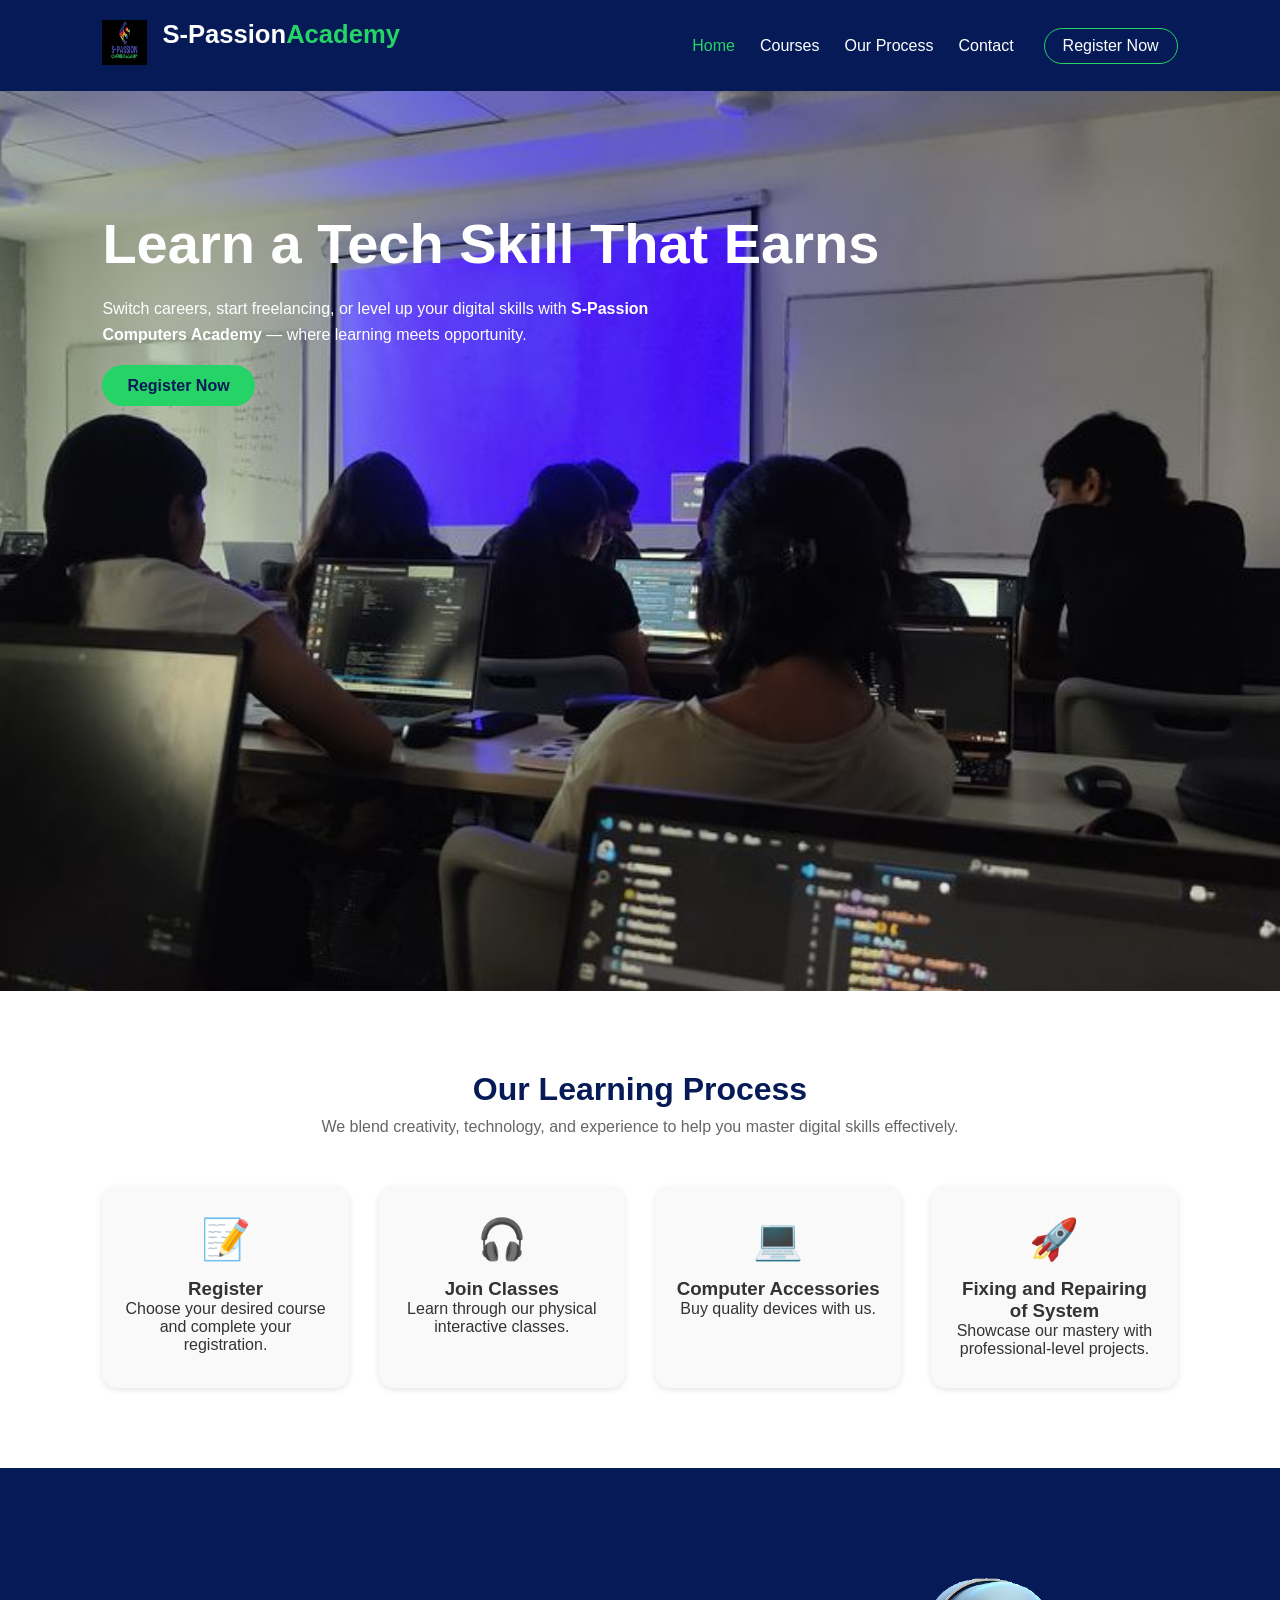
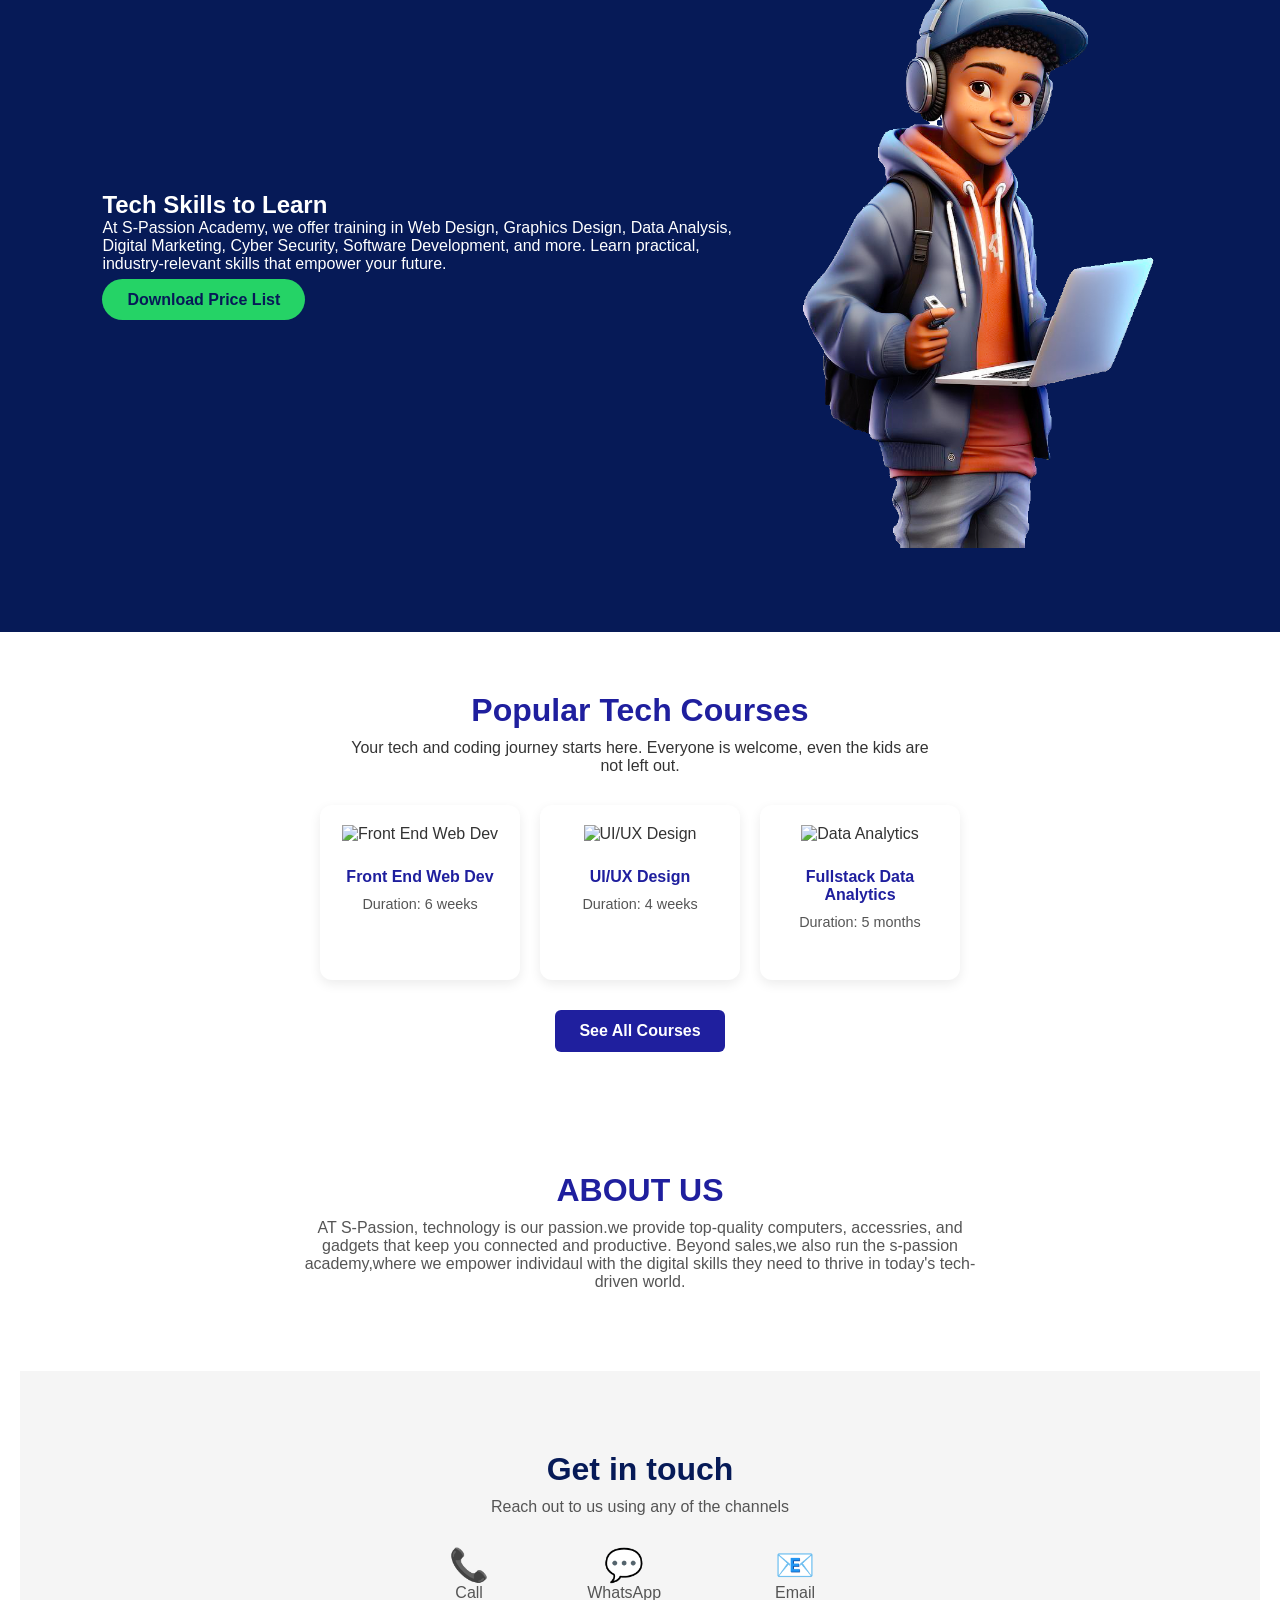
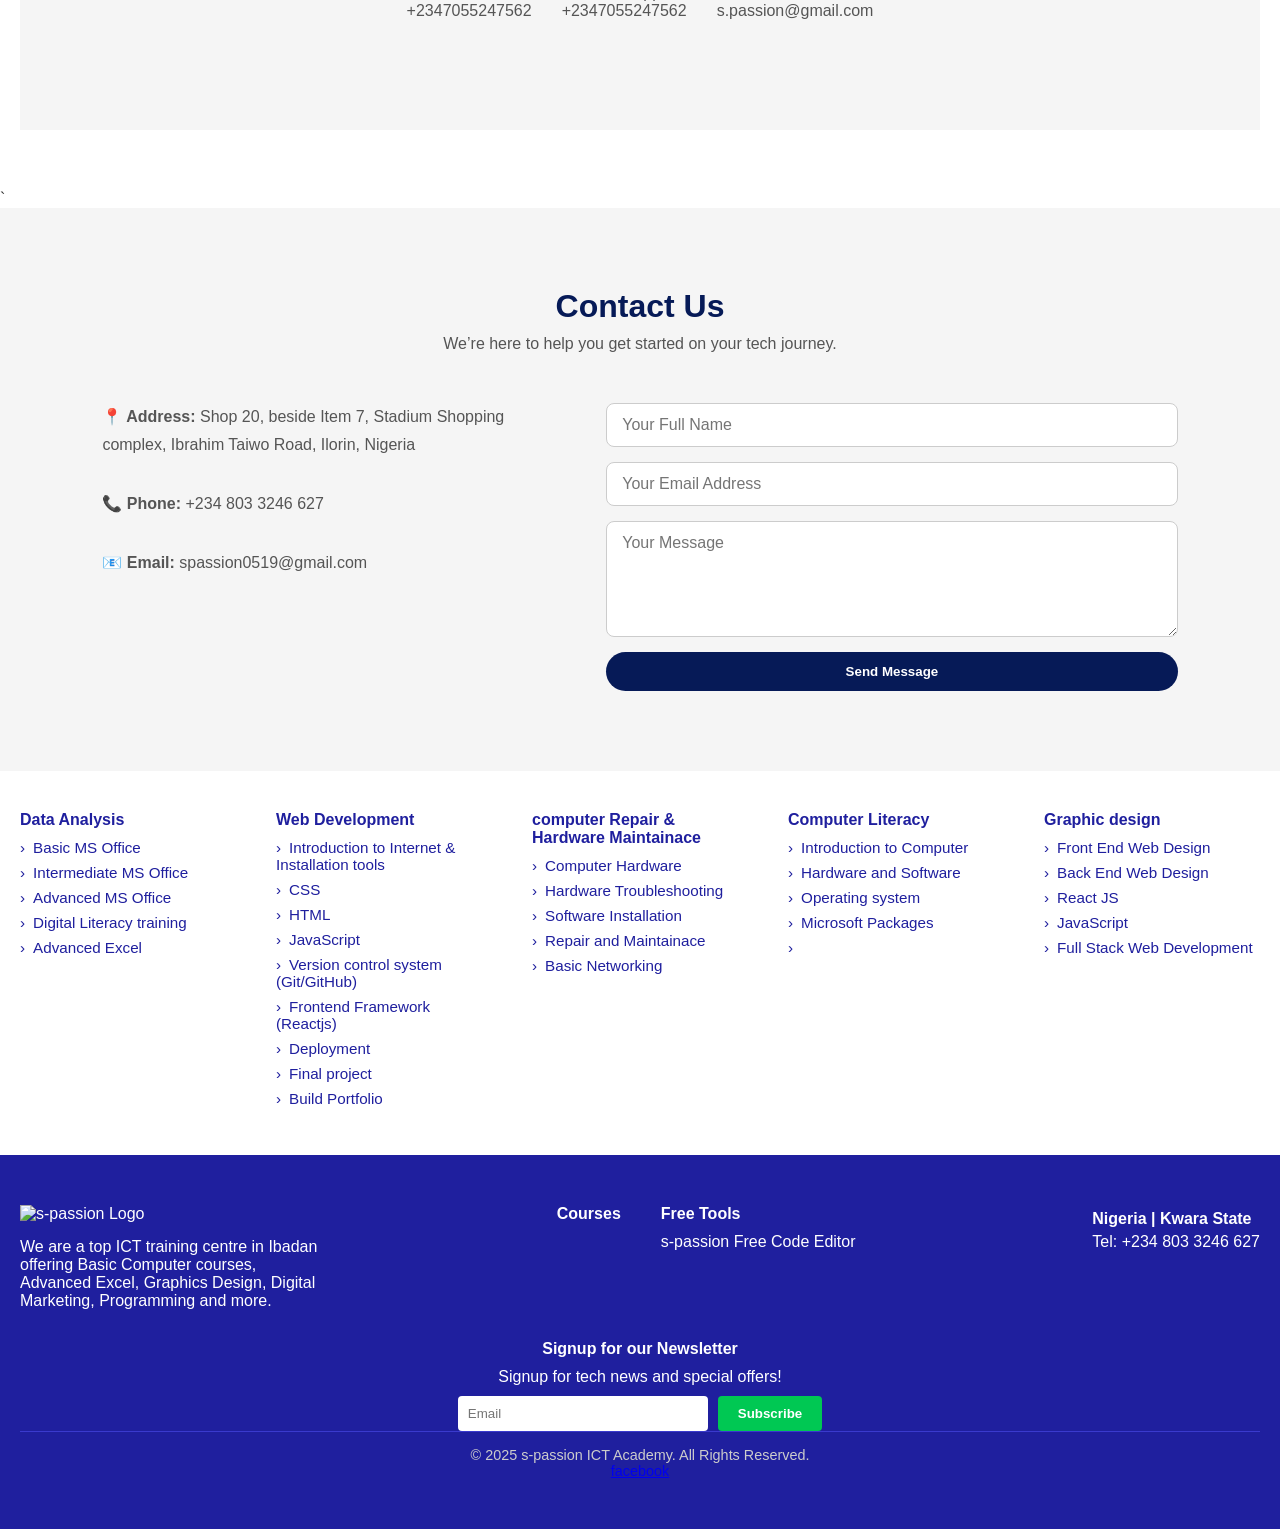
==== index.html @ 2ae838ef "Rename s.passion.html to index.html" ====
<!doctype html>
<html lang="en">
  <head>
    <meta charset="UTF-8" />
    <meta name="viewport" content="width=device-width, initial-scale=1.0" />
    <title>S-Passion Computers Academy</title>
    <link rel="stylesheet" href="s.passion.css" />
  </head>
  <body>
    <!-- NAVBAR -->
    <header class="navbar">
      <div class="logo" style="display: flex">
        <div class="logo-img" style="margin-right: 15px">
          <img
            src="logo.jpg"
            alt="logo img"
            style="width: 45px; height: 45px"
          />
        </div>
        S-Passion<span>Academy</span>
      </div>
      <!-- Hamburger Menu Checkbox -->
      <input type="checkbox" id="menu-toggle" />
      <label for="menu-toggle" class="menu-icon">&#9776;</label>

      <nav class="nav-links">
        <ul>
          <li><a href="#home" class="active">Home</a></li>
          <li><a href="#courses">Courses</a></li>
          <li><a href="#process">Our Process</a></li>
          <li><a href="#contact">Contact</a></li>
        </ul>
        <a href="application.html" class="btn-outline">Register Now</a>
      </nav>
    </header>

    <!-- HERO SECTION -->
    <section id="home" class="hero">
      <div class="hero-text">
        <h1>Learn a Tech Skill That Earns</h1>
        <p>
          Switch careers, start freelancing, or level up your digital skills
          with <strong>S-Passion Computers Academy</strong> — where learning
          meets opportunity.
        </p>
        <a href="application.html" class="btn">Register Now</a>
      </div>
    </section>

    <!-- OUR LEARNING PROCESS -->
    <section id="process" class="process">
      <h2>Our Learning Process</h2>
      <p class="sub">
        We blend creativity, technology, and experience to help you master
        digital skills effectively.
      </p>

      <div class="process-cards">
        <div class="card">
          <a href="application.html">
            <div class="icon">📝</div>
            <h3>Register</h3>
            <p>Choose your desired course and complete your registration.</p>
          </a>
        </div>
        <div class="card">
          <a href="services.html">
            <div class="icon">🎧</div>
            <h3>Join Classes</h3>
            <p>Learn through our physical interactive classes.</p>
          </a>
        </div>
        <div class="card">
          <a href="computer.html">
            <div class="icon">💻</div>
            <h3>Computer Accessories</h3>
            <p>Buy quality devices with us.</p>
          </a>
        </div>
        <div class="card">
          <a href="repair.html">
            <div class="icon">🚀</div>
            <h3>Fixing and Repairing of System</h3>
            <p>Showcase our mastery with professional-level projects.</p>
          </a>
        </div>
      </div>
    </section>

    <!-- COURSES -->
    <form action="products.html">
      <section id="courses" class="skills">
        <div class="skills-content">
          <div class="text">
            <h2>Tech Skills to Learn</h2>
            <p>
              At S-Passion Academy, we offer training in Web Design, Graphics
              Design, Data Analysis, Digital Marketing, Cyber Security, Software
              Development, and more. Learn practical, industry-relevant skills
              that empower your future.
            </p>
            <br />
            <a href="products.html" class="btn">Download Price List</a>
          </div>
          <div class="image">
            <img src="EEEEEEEEEE.png" alt="Tech Illustration" />
          </div>
        </div>
      </section>
    </form>
    <section class="courses">
      <h2>Popular Tech Courses</h2>
      <p>
        Your tech and coding journey starts here. Everyone is welcome, even the
        kids are not left out.
      </p>

      <div class="course-grid">
        <div class="course-card">
          <img src="frontend.png" alt="Front End Web Dev" />
          <h3>Front End Web Dev</h3>
          <p>Duration: 6 weeks</p>
        </div>
        <div class="course-card">
          <img src="uiux.png" alt="UI/UX Design" />
          <h3>UI/UX Design</h3>
          <p>Duration: 4 weeks</p>
        </div>
        <div class="course-card">
          <img src="data.png" alt="Data Analytics" />
          <h3>Fullstack Data Analytics</h3>
          <p>Duration: 5 months</p>
        </div>
        <!-- Repeat for other courses -->
      </div>

      <a href="#" class="btn-view-all">See All Courses</a>
    </section>
    <section class="faq-contact">
      <div class="faq">
        <h2>ABOUT US</h2>

        <div class="faq-grid">
          <p>
            AT S-Passion, technology is our passion.we provide top-quality computers,
            accessries, and gadgets that keep you connected and productive. Beyond sales,we also
            run the s-passion academy,where we empower individaul with the digital skills they need to 
            thrive in today's tech-driven world. 
          </p>
      </div>

      <div class="contact">
        <h2>Get in touch</h2>
        <p>Reach out to us using any of the channels</p>

        <div class="contact-methods">
          <div class="method">
            <a href="tel:+2347055247562" style="text-decoration: none">
              <span>📞</span>
              <p>Call<br />+2347055247562</p>
            </a>
          </div>
          <div class="method">
            <a
              href="https://wa.me/2347055247562"
              target="_blank"
              style="text-decoration: none"
              ><span>💬</span>
              <p>WhatsApp<br />+2347055247562</p></a
            >
          </div>
          <div class="method">
            <a href="mailto: s.passion@gmail.com" style="text-decoration: none">
              <span>📧</span>
              <p>Email<br />s.passion@gmail.com</p></a
            >
          </div>
        </div>
      </div>
    </section>
    `

    <!-- CONTACT -->
    <section id="contact" class="contact">
      <h2>Contact Us</h2>
      <p class="sub">
        We’re here to help you get started on your tech journey.
      </p>

      <div class="contact-container">
        <div class="contact-info">
          <p>
            <strong>📍 Address:</strong> Shop 20, beside Item 7, Stadium
            Shopping complex, Ibrahim Taiwo Road, Ilorin, Nigeria
          </p>
          <p><strong>📞 Phone:</strong> +234 803 3246 627</p>
          <p><strong>📧 Email:</strong> spassion0519@gmail.com</p>
        </div>

        <form class="contact-form">
          <input type="text" placeholder="Your Full Name" required />
          <input type="email" placeholder="Your Email Address" required />
          <textarea rows="5" placeholder="Your Message" required></textarea>
          <button type="submit" class="btn">Send Message</button>
        </form>
      </div>
    </section>
    <section class="course-categories">
      <div class="category">
        <h4>Data Analysis</h4>
        <ul>
          <li>Basic MS Office</li>
          <li>Intermediate MS Office</li>
          <li>Advanced MS Office</li>
          <li>Digital Literacy training</li>
          <li>Advanced Excel</li>
        </ul>
      </div>
      <div class="category">
        <h4>Web Development</h4>
        <ul>
          <li>Introduction to Internet & Installation tools</li>
          <li>CSS</li>
          <li>HTML</li>
          <li>JavaScript</li>
          <li>Version control system (Git/GitHub)</li>
          <li>Frontend Framework (Reactjs)</li>
          <li>Deployment</li>
          <li>Final project</li>
          <li>Build Portfolio</li>
        </ul>
      </div>
      <div class="category">
        <h4>computer Repair & Hardware Maintainace</h4>
        <ul>
          <li>Computer Hardware</li>
          <li>Hardware Troubleshooting</li>
          <li>Software Installation</li>
          <li>Repair and Maintainace</li>
          <li>Basic Networking</li>
        </ul>
      </div>
      <div class="category">
        <h4>Computer Literacy</h4>
        <ul>
          <li>Introduction to Computer</li>
          <li>Hardware and Software</li>
          <li>Operating system</li>
          <li>Microsoft Packages</li>
          <li></li>
        </ul>
      </div>
      <div class="category">
        <h4>Graphic design</h4>
        <ul>
          <li>Front End Web Design</li>
          <li>Back End Web Design</li>
          <li>React JS</li>
          <li>JavaScript</li>
          <li>Full Stack Web Development</li>
        </ul>
      </div>
      <!-- Add more categories like above -->
    </section>

    <!-- FOOTER -->
    <footer class="site-footer">
      <div class="footer-top">
        <div class="footer-brand">
          <img src="logo.png" alt="s-passion Logo" class="footer-logo" />
          <p>
            We are a top ICT training centre in Ibadan offering Basic Computer
            courses, Advanced Excel, Graphics Design, Digital Marketing,
            Programming and more.
          </p>
        </div>

        <div class="footer-links">
          <div>
            <h4>Courses</h4>
            <!-- Add course links here -->
          </div>
          <div>
            <h4>Free Tools</h4>
            <p>s-passion Free Code Editor</p>
          </div>
        </div>

        <div class="footer-contact">
          <p><strong>Nigeria | Kwara State</strong></p>
          <p>Tel: +234 803 3246 627</p>
        </div>
      </div>

      <div class="newsletter">
        <p><strong>Signup for our Newsletter</strong></p>
        <p>Signup for tech news and special offers!</p>
        <form>
          <input type="email" placeholder="Email" required />
          <button type="submit">Subscribe</button>
        </form>
      </div>

      <div class="footer-bottom">
        <p>© 2025 s-passion ICT Academy. All Rights Reserved.</p>
        <a href="https://facebook.com//s.passion" target="-blank">facebook</a>
      </div>
    </footer>
  </body>
</html>
---- s.passion.css ----
* {
  margin: 0;
  padding: 0;
  box-sizing: border-box;
  scroll-behavior: smooth;
  font-family: "Poppins", sans-serif;
}

body {
  color: #333;
}

/* NAVBAR */
.navbar {
  background: #061a57;
  color: #fff;
  display: flex;
  justify-content: space-between;
  align-items: center;
  padding: 20px 8%;
  position: sticky;
  top: 0;
  z-index: 1000;
}

.logo {
  font-size: 1.6em;
  font-weight: 600;
}

.logo span {
  color: #25d366;
}

/* MENU ICON */
.menu-icon {
  display: none;
  font-size: 1.8em;
  cursor: pointer;
}

#menu-toggle {
  display: none;
}

/* NAV LINKS */
.nav-links {
  display: flex;
  align-items: center;
  gap: 30px;
}

.nav-links ul {
  display: flex;
  list-style: none;
  gap: 25px;
}

.nav-links a {
  color: #fff;
  text-decoration: none;
  font-weight: 500;
  transition: 0.3s;
}

.nav-links a:hover,
.nav-links a.active {
  color: #25d366;
}

.btn-outline {
  border: 1.5px solid #25d366;
  padding: 8px 18px;
  border-radius: 25px;
  color: #25d366;
  text-decoration: none;
  transition: 0.3s;
}

.btn-outline:hover {
  background: #25d366;
  color: #061a57;
}

/* HERO SECTION */
.hero {
  background: url("heroimg.jpg");
  background-size: cover;
  background-position: center;

  height: 100vh;
  width: 100%;
  background-repeat: no-repeat;
  color: #fff;
  padding: 120px 8%;
  text-align: left;
}

.hero h1 {
  font-size: 3.5em;
  margin-bottom: 20px;
}

.hero p {
  max-width: 600px;
  line-height: 1.6;
  margin-bottom: 30px;
}

.btn {
  background: #25d366;
  color: #061a57;
  padding: 12px 25px;
  border-radius: 25px;
  text-decoration: none;
  font-weight: 600;
  transition: 0.3s;
}
.btn2 {
  background: transparent;
  color: #fff;
  border: 1.5px solid rgba(255, 255, 255, 0.25);
  padding: 12px 25px;
  border-radius: 25px;
  text-decoration: none;
  font-weight: 600;
  display: inline-block;
  cursor: pointer;
  transition:
    background 0.25s ease,
    transform 0.15s ease,
    box-shadow 0.25s ease;
}

.btn2:hover {
  background: rgba(255, 255, 255, 0.12);
  transform: translateY(-3px);
  box-shadow: 0 8px 20px rgba(2, 6, 23, 0.25);
}

.btn2:focus {
  outline: none;
  box-shadow: 0 0 0 4px rgba(37, 211, 102, 0.12);
}
.btn:hover {
  background: #1fb05a;
}

/* PROCESS SECTION */
.process {
  text-align: center;
  padding: 80px 8%;
}

.process h2 {
  color: #061a57;
  font-size: 2em;
  margin-bottom: 10px;
}

.process .sub {
  color: #666;
  margin-bottom: 50px;
}

.process-cards {
  display: grid;
  grid-template-columns: repeat(auto-fit, minmax(220px, 1fr));
  gap: 30px;
}

.card {
  background: #f9f9f9;
  border-radius: 15px;
  padding: 30px 20px;
  box-shadow: 0 2px 6px rgba(0, 0, 0, 0.1);
  transition: 0.3s;
}

.card:hover {
  transform: translateY(-8px);
}

.card a {
  text-decoration: none;
  color: inherit;
  display: block;
  height: 100%;
}

.icon {
  font-size: 2.5em;
  margin-bottom: 15px;
}

/* SKILLS SECTION */
.skills {
  background: #061a57;
  color: #fff;
  padding: 80px 8%;
}

.skills-content {
  display: flex;
  flex-wrap: wrap;
  align-items: center;
  justify-content: space-between;
  gap: 40px;
}

.skills-content .text {
  flex: 1 1 45%;
}

.skills-content img {
  width: 100%;
  max-width: 400px;
}

/* CONTACT SECTION */
.contact {
  background: #f5f5f5;
  padding: 80px 8%;
  text-align: center;
}

.contact h2 {
  color: #061a57;
  margin-bottom: 15px;
}

.contact .sub {
  color: #555;
  margin-bottom: 50px;
}

.contact-container {
  display: flex;
  flex-wrap: wrap;
  gap: 40px;
  justify-content: space-between;
}

.contact-info {
  flex: 1 1 40%;
  text-align: left;
  line-height: 1.8;
}

.contact-form {
  flex: 1 1 50%;
  display: flex;
  flex-direction: column;
  gap: 15px;
}

.contact-form input,
.contact-form textarea {
  padding: 12px 15px;
  border: 1px solid #ccc;
  border-radius: 8px;
  font-size: 1em;
}

.contact-form button {
  background: #061a57;
  color: #fff;
  border: none;
  padding: 12px 25px;
  border-radius: 25px;
  cursor: pointer;
  transition: 0.3s;
}

.contact-form button:hover {
  background: #09207a;
}

/* FOOTER */
.footer {
  background: #061a57;
  color: #fff;
  text-align: center;
  padding: 25px;
  font-size: 0.9em;
}

/* RESPONSIVE NAV */
@media (max-width: 850px) {
  .menu-icon {
    display: block;
  }

  .nav-links {
    position: absolute;
    top: 70px;
    left: 0;
    right: 0;
    background: #061a57;
    flex-direction: column;
    text-align: center;
    display: none;
    padding: 20px 0;
  }

  .nav-links ul {
    flex-direction: column;
    gap: 20px;
  }

  #menu-toggle:checked + .menu-icon + .nav-links {
    display: flex;
  }
}
.courses {
  text-align: center;
  padding: 60px 20px;
  background: #fff;
}

.courses h2 {
  color: #1f1f9e;
  font-size: 2rem;
  margin-bottom: 10px;
}

.courses p {
  color: #333;
  max-width: 600px;
  margin: 0 auto 30px;
}

.course-grid {
  display: flex;
  flex-wrap: wrap;
  justify-content: center;
  gap: 20px;
}

.course-card {
  background: #fff;
  border-radius: 12px;
  box-shadow: 0 4px 12px rgba(0, 0, 0, 0.08);
  padding: 20px;
  width: 200px;
  text-align: center;
  transition: transform 0.3s ease;
}

.course-card:hover {
  transform: translateY(-5px);
}

.course-card img {
  width: 60px;
  margin-bottom: 15px;
}

.course-card h3 {
  font-size: 1rem;
  margin: 10px 0;
  color: #1f1f9e;
}

.course-card p {
  font-size: 0.9rem;
  color: #555;
}

.btn-view-all {
  margin-top: 30px;
  display: inline-block;
  background: #1f1f9e;
  color: white;
  padding: 12px 24px;
  border-radius: 6px;
  text-decoration: none;
  font-weight: bold;
}
.faq-contact {
  padding: 60px 20px;
  background: #ffffff;
  color: #1f1f9e;
  text-align: center;
}

.faq h2,
.contact h2 {
  font-size: 2rem;
  margin-bottom: 10px;
}

.faq p,
.contact p {
  color: #555;
  max-width: 700px;
  margin: 0 auto 30px;
}

.faq-grid {
  display: grid;
  grid-template-columns: repeat(auto-fit, minmax(250px, 1fr));
  gap: 15px;
  max-width: 900px;
  margin: 0 auto 50px;
}

.faq-item {
  background: #f0f0ff;
  border: none;
  border-radius: 8px;
  padding: 15px 20px;
  text-align: left;
  font-size: 1rem;
  color: #1f1f9e;
  cursor: pointer;
  transition: background 0.3s ease;
}

.faq-item:hover {
  background: #e0e0ff;
}

.contact-methods {
  display: flex;
  justify-content: center;
  gap: 30px;
  flex-wrap: wrap;
  margin-top: 30px;
}

.method {
  display: flex;
  flex-direction: column;
  align-items: center;
  color: #333;
}

.method span {
  font-size: 2rem;
  margin-bottom: 10px;
}
.site-footer {
  background: #1f1f9e;
  color: #fff;
  padding: 50px 20px;
  font-family: Arial, sans-serif;
}

.footer-top {
  display: flex;
  flex-wrap: wrap;
  justify-content: space-between;
  gap: 40px;
  margin-bottom: 30px;
}

.footer-brand {
  max-width: 300px;
}

.footer-logo {
  width: 100px;
  margin-bottom: 15px;
}

.footer-links {
  display: flex;
  flex-wrap: wrap;
  gap: 40px;
}

.footer-links h4 {
  margin-bottom: 10px;
  font-size: 1rem;
}

.footer-links ul {
  list-style: none;
  padding: 0;
  margin: 0;
}

.footer-links li {
  margin-bottom: 8px;
  font-size: 0.9rem;
}

.footer-contact {
  max-width: 200px;
}

.footer-contact p {
  margin: 5px 0;
}

.newsletter {
  text-align: center;
  margin-top: 30px;
}

.newsletter p {
  margin-bottom: 10px;
  font-size: 1rem;
}

.newsletter form {
  display: flex;
  justify-content: center;
  flex-wrap: wrap;
  gap: 10px;
}

.newsletter input[type="email"] {
  padding: 10px;
  border: none;
  border-radius: 4px;
  width: 250px;
}

.newsletter button {
  padding: 10px 20px;
  background: #00c853;
  color: white;
  border: none;
  border-radius: 4px;
  font-weight: bold;
  cursor: pointer;
}

.newsletter button:hover {
  background: #00a94f;
}

.footer-bottom {
  text-align: center;
  border-top: 1px solid #3a3acd;
  padding-top: 15px;
  font-size: 0.9rem;
  color: #ccc;
}

.course-categories {
  display: grid;
  grid-template-columns: repeat(auto-fit, minmax(200px, 1fr));
  gap: 40px;
  padding: 40px 20px;
  background: #fff;
  color: #1f1f9e;
  font-family: Arial, sans-serif;
}

.category h4 {
  font-size: 1rem;
  margin-bottom: 10px;
  font-weight: bold;
}

.category ul {
  list-style: none;
  padding: 0;
  margin: 0;
}

.category li::before {
  content: "›";
  margin-right: 8px;
  color: #1f1f9e;
}

.category li {
  margin-bottom: 8px;
  font-size: 0.95rem;
}
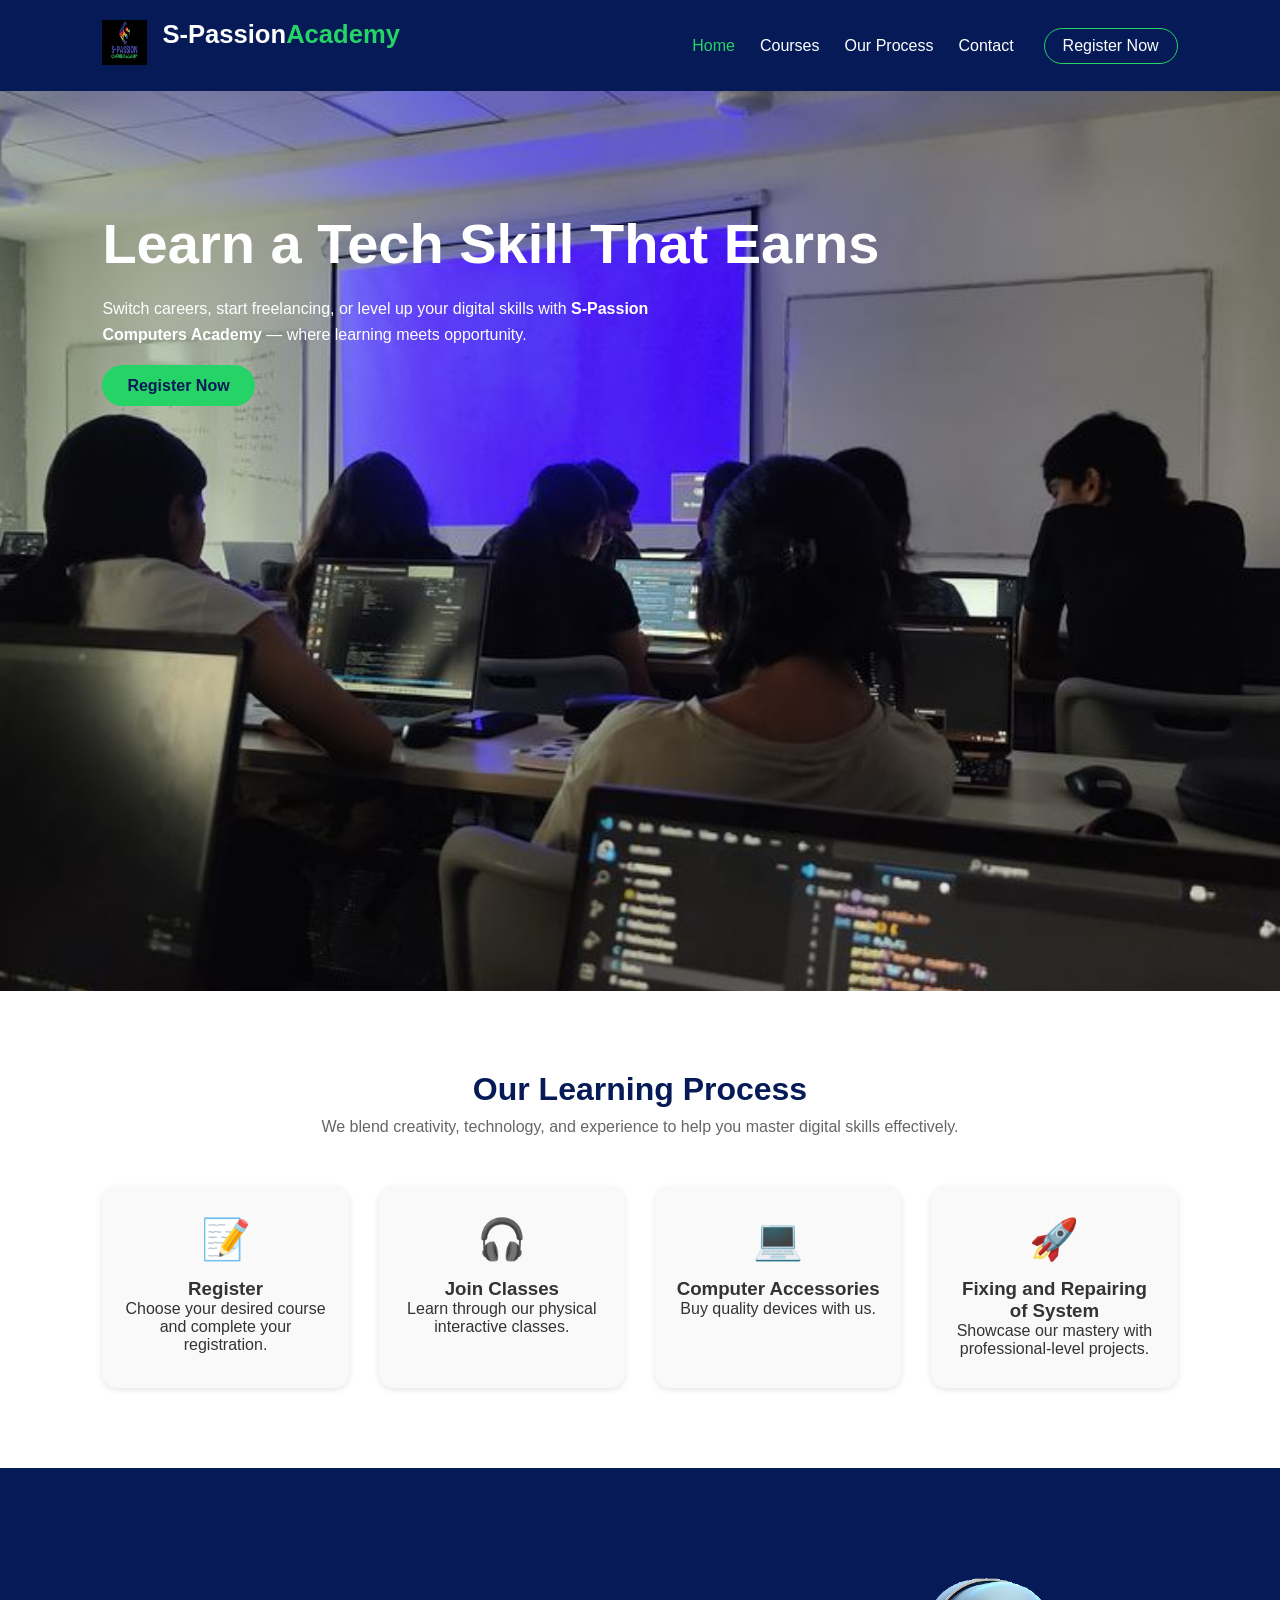
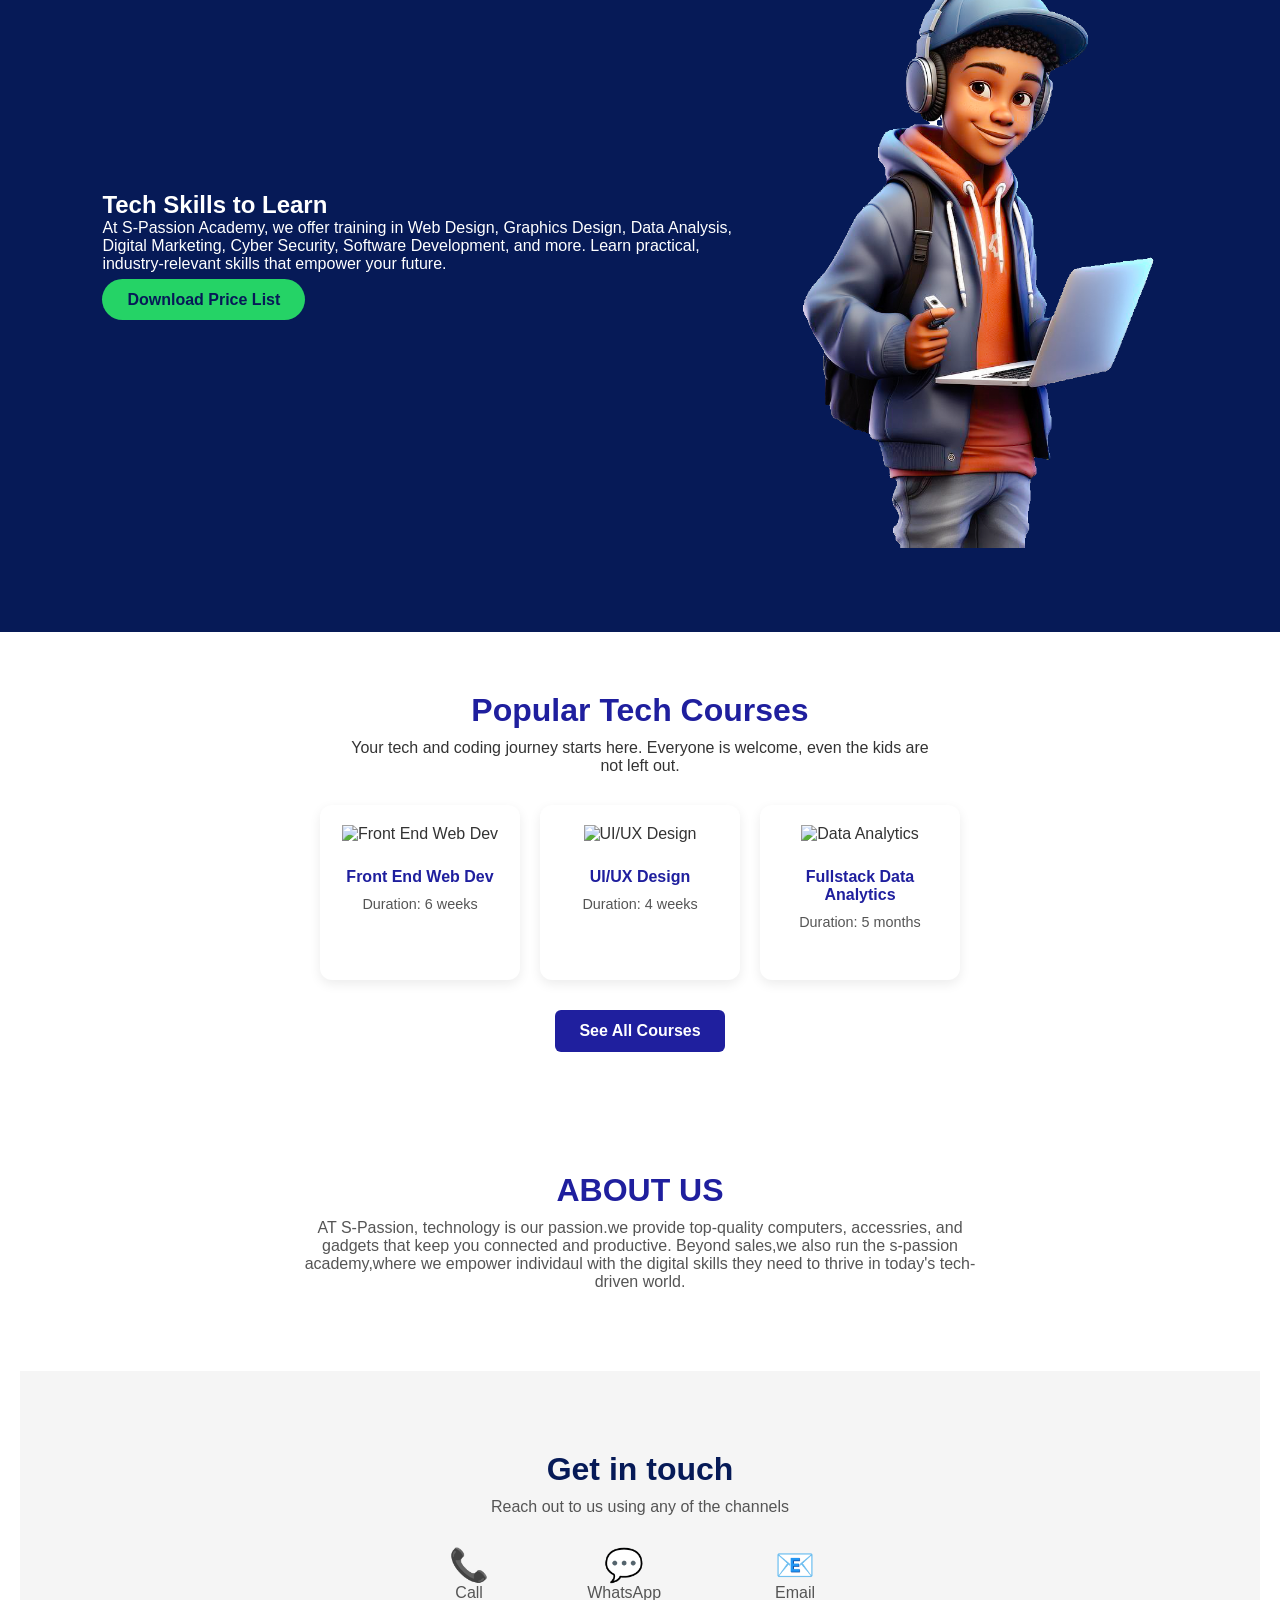
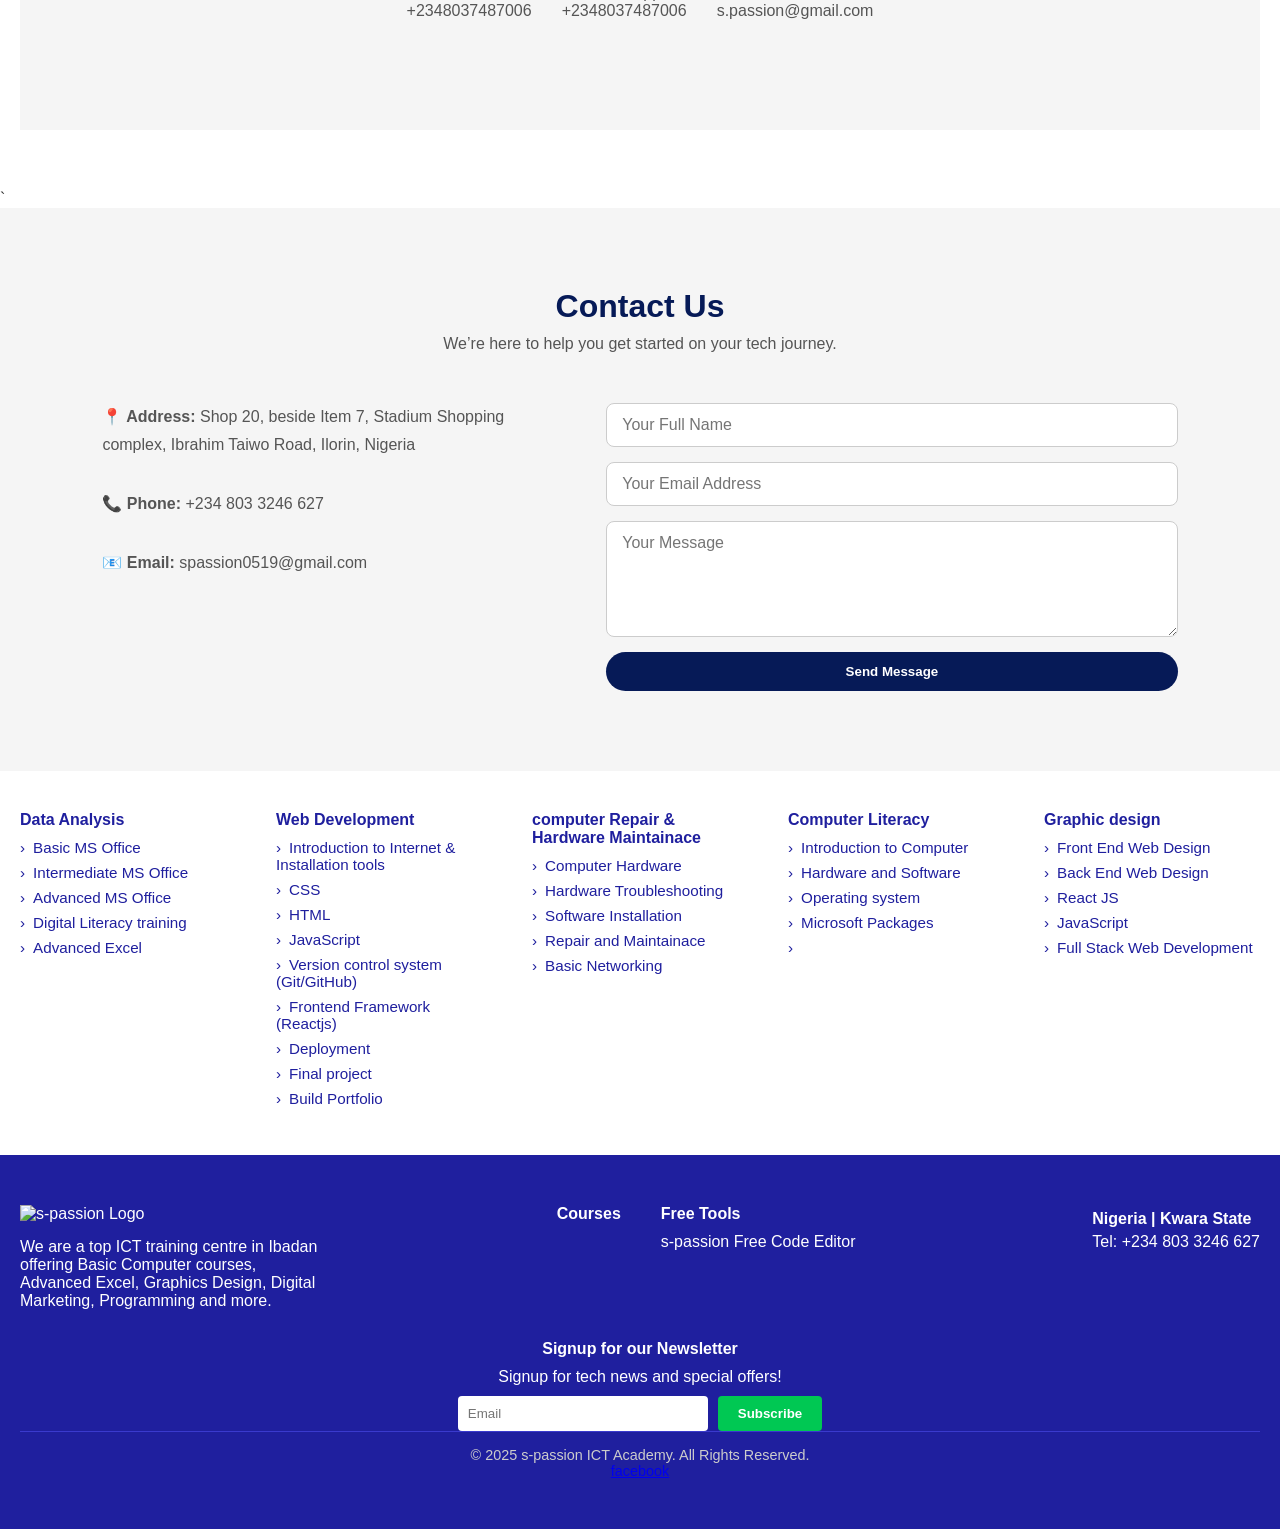
==== commit 0743bc6d: "Fix HTML structure and formatting issues" ====
--- a/index.html
+++ b/index.html
@@ -155,18 +155,18 @@
 
         <div class="contact-methods">
           <div class="method">
-            <a href="tel:+2347055247562" style="text-decoration: none">
+            <a href="tel:+234"803 748 7006 style="text-decoration: none">
               <span>📞</span>
-              <p>Call<br />+2347055247562</p>
+              <p>Call<br />+2348037487006</p>
             </a>
           </div>
           <div class="method">
             <a
-              href="https://wa.me/2347055247562"
+              href="https://wa.me/234"803 748 7006
               target="_blank"
               style="text-decoration: none"
               ><span>💬</span>
-              <p>WhatsApp<br />+2347055247562</p></a
+              <p>WhatsApp<br />+2348037487006</p></a
             >
           </div>
           <div class="method">
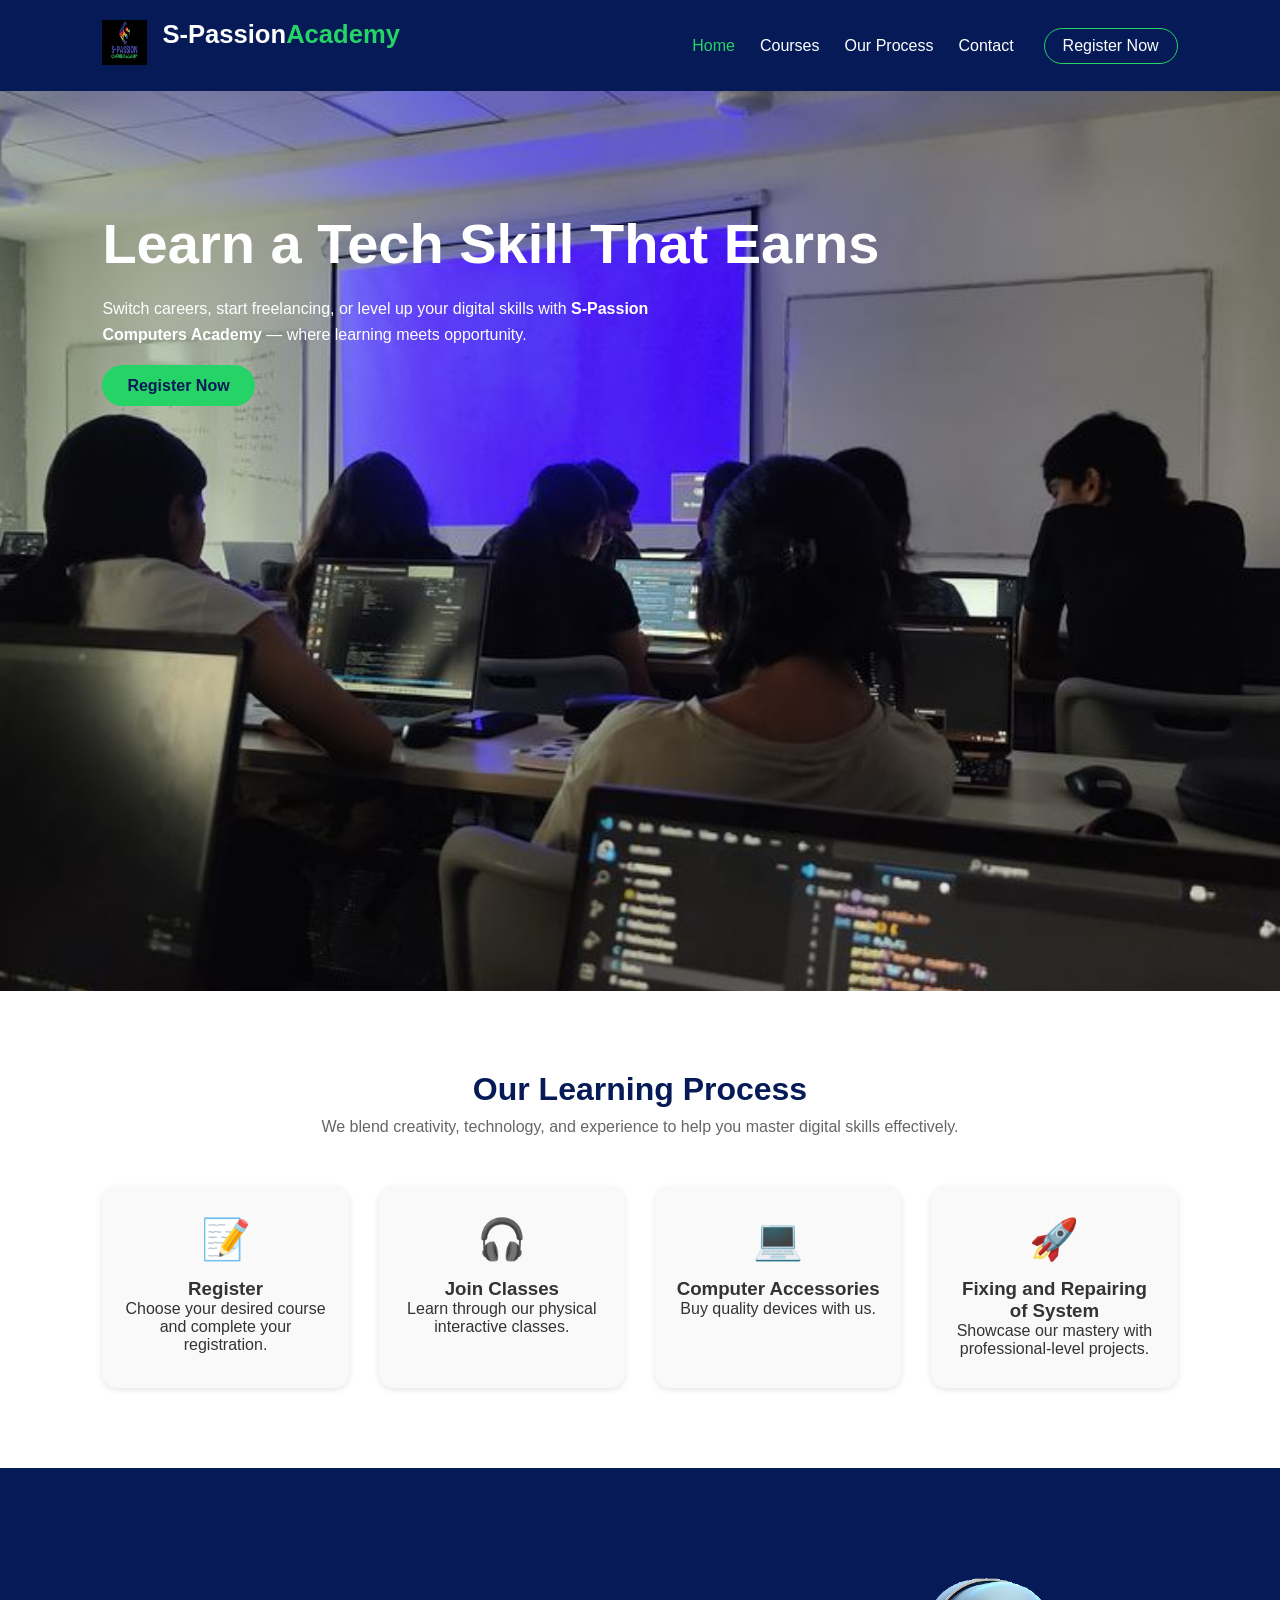
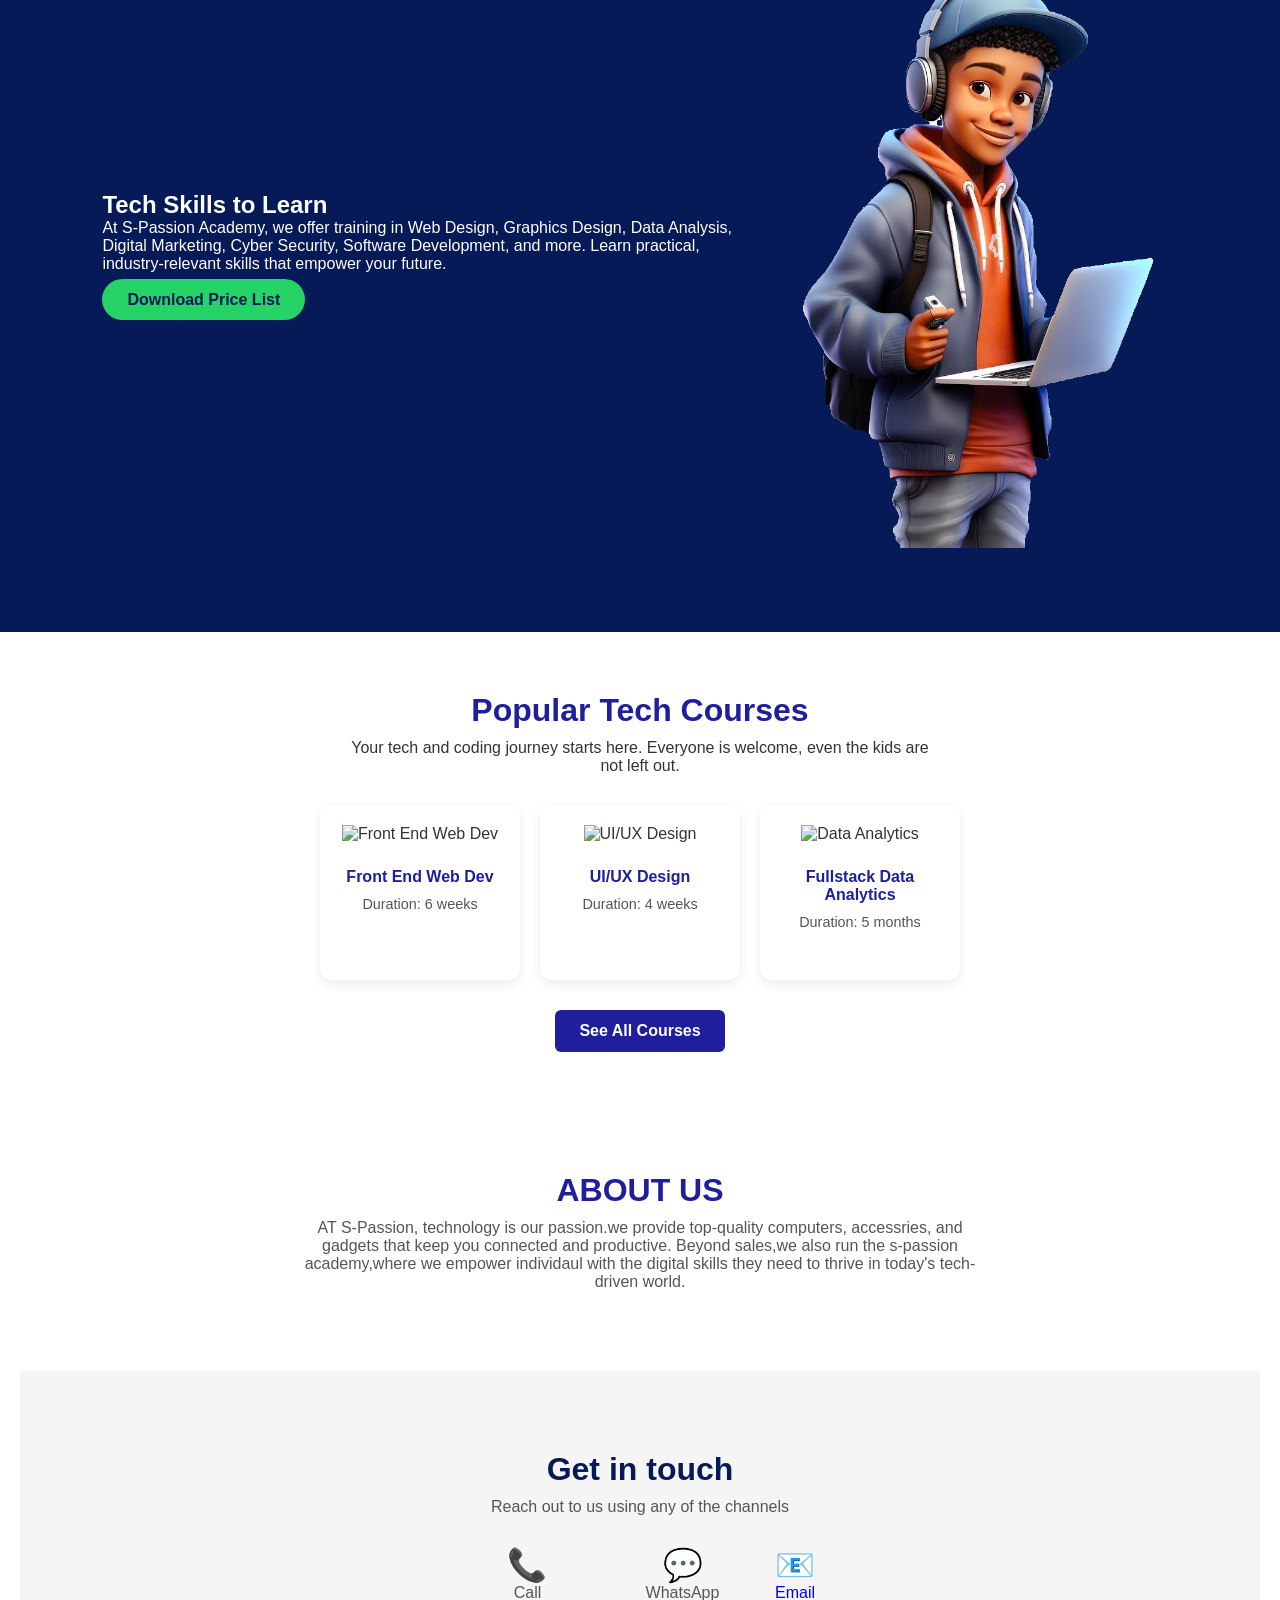
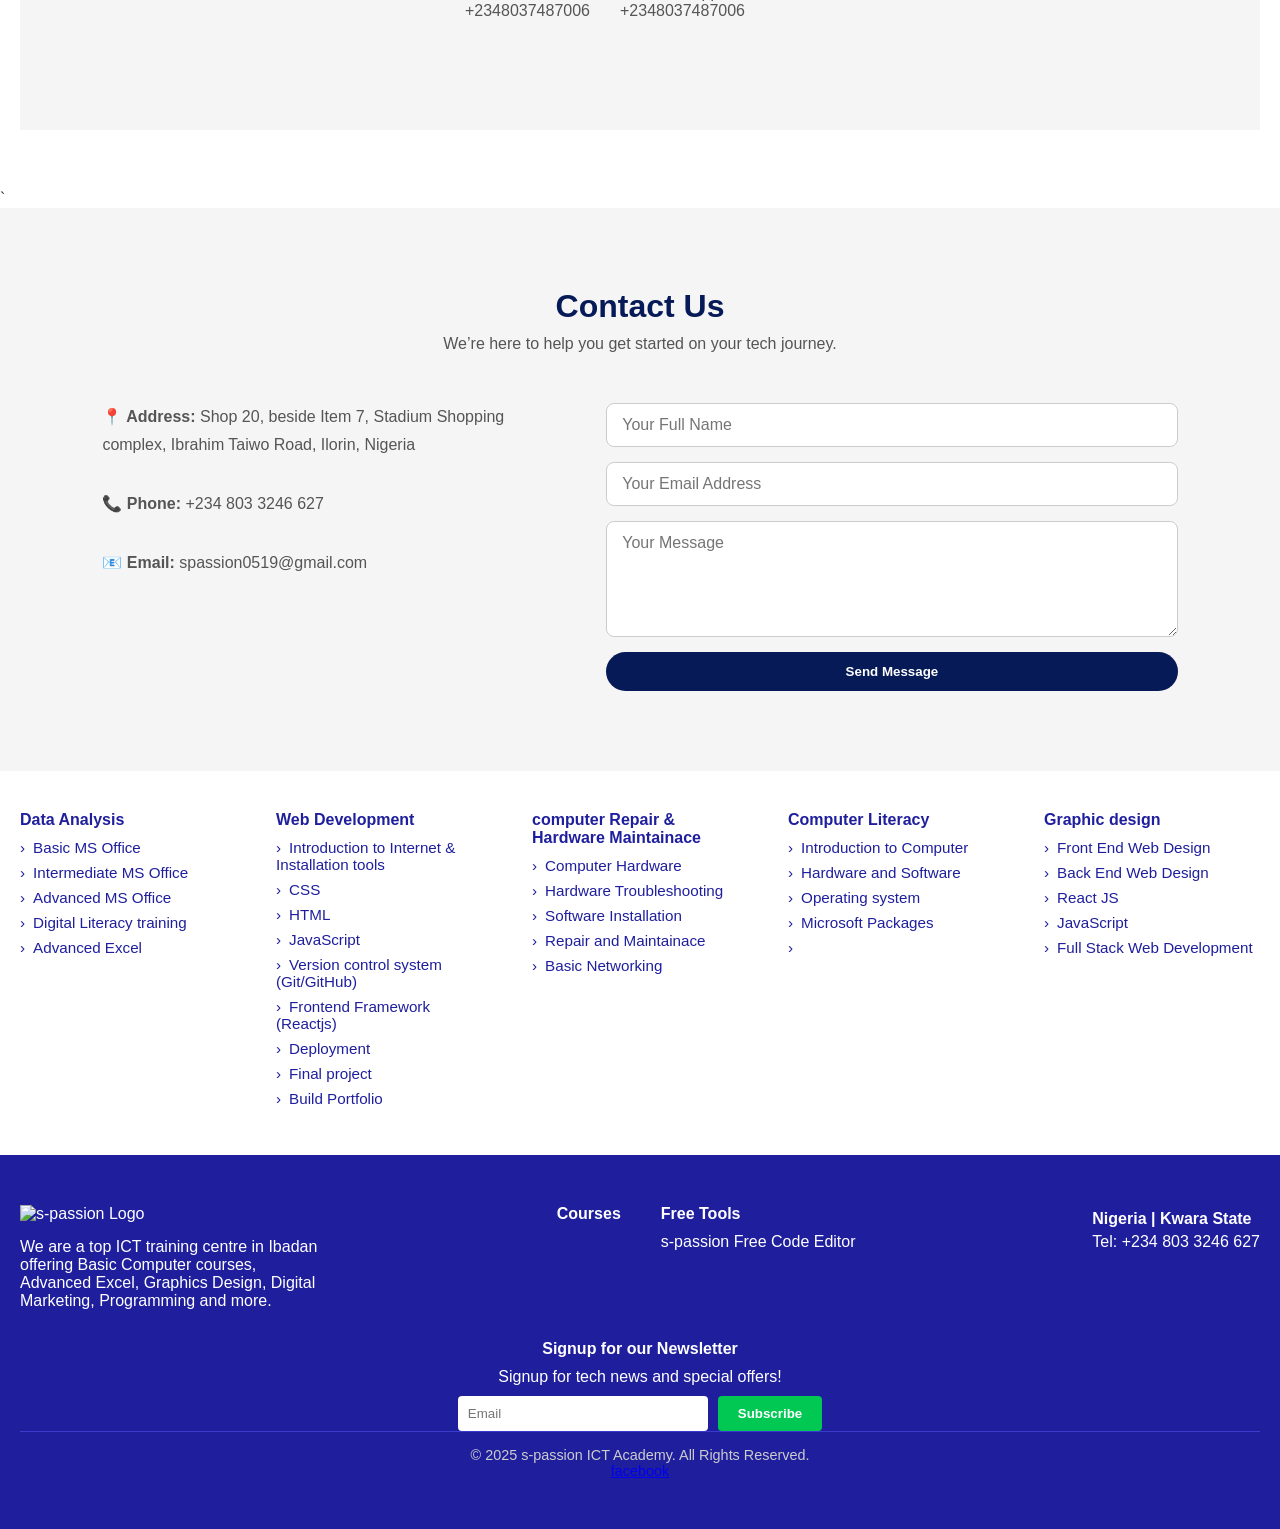
==== commit befac69c: "Fix HTML encoding issues in index.html" ====
--- a/index.html
+++ b/index.html
@@ -155,14 +155,14 @@
 
         <div class="contact-methods">
           <div class="method">
-            <a href="tel:+234"803 748 7006 style="text-decoration: none">
+            <a href="tel:+2348037487006" style="text-decoration: none">
               <span>📞</span>
               <p>Call<br />+2348037487006</p>
             </a>
           </div>
           <div class="method">
             <a
-              href="https://wa.me/234"803 748 7006
+              href="https://wa.me/2348037487006"
               target="_blank"
               style="text-decoration: none"
               ><span>💬</span>
@@ -170,9 +170,9 @@
             >
           </div>
           <div class="method">
-            <a href="mailto: s.passion@gmail.com" style="text-decoration: none">
+            <a href="mailto: spassion0519@gmail.com" style="text-decoration: none">
               <span>📧</span>
-              <p>Email<br />s.passion@gmail.com</p></a
+              <p>Email<br /spassion0519@gmail.com</p></a
             >
           </div>
         </div>
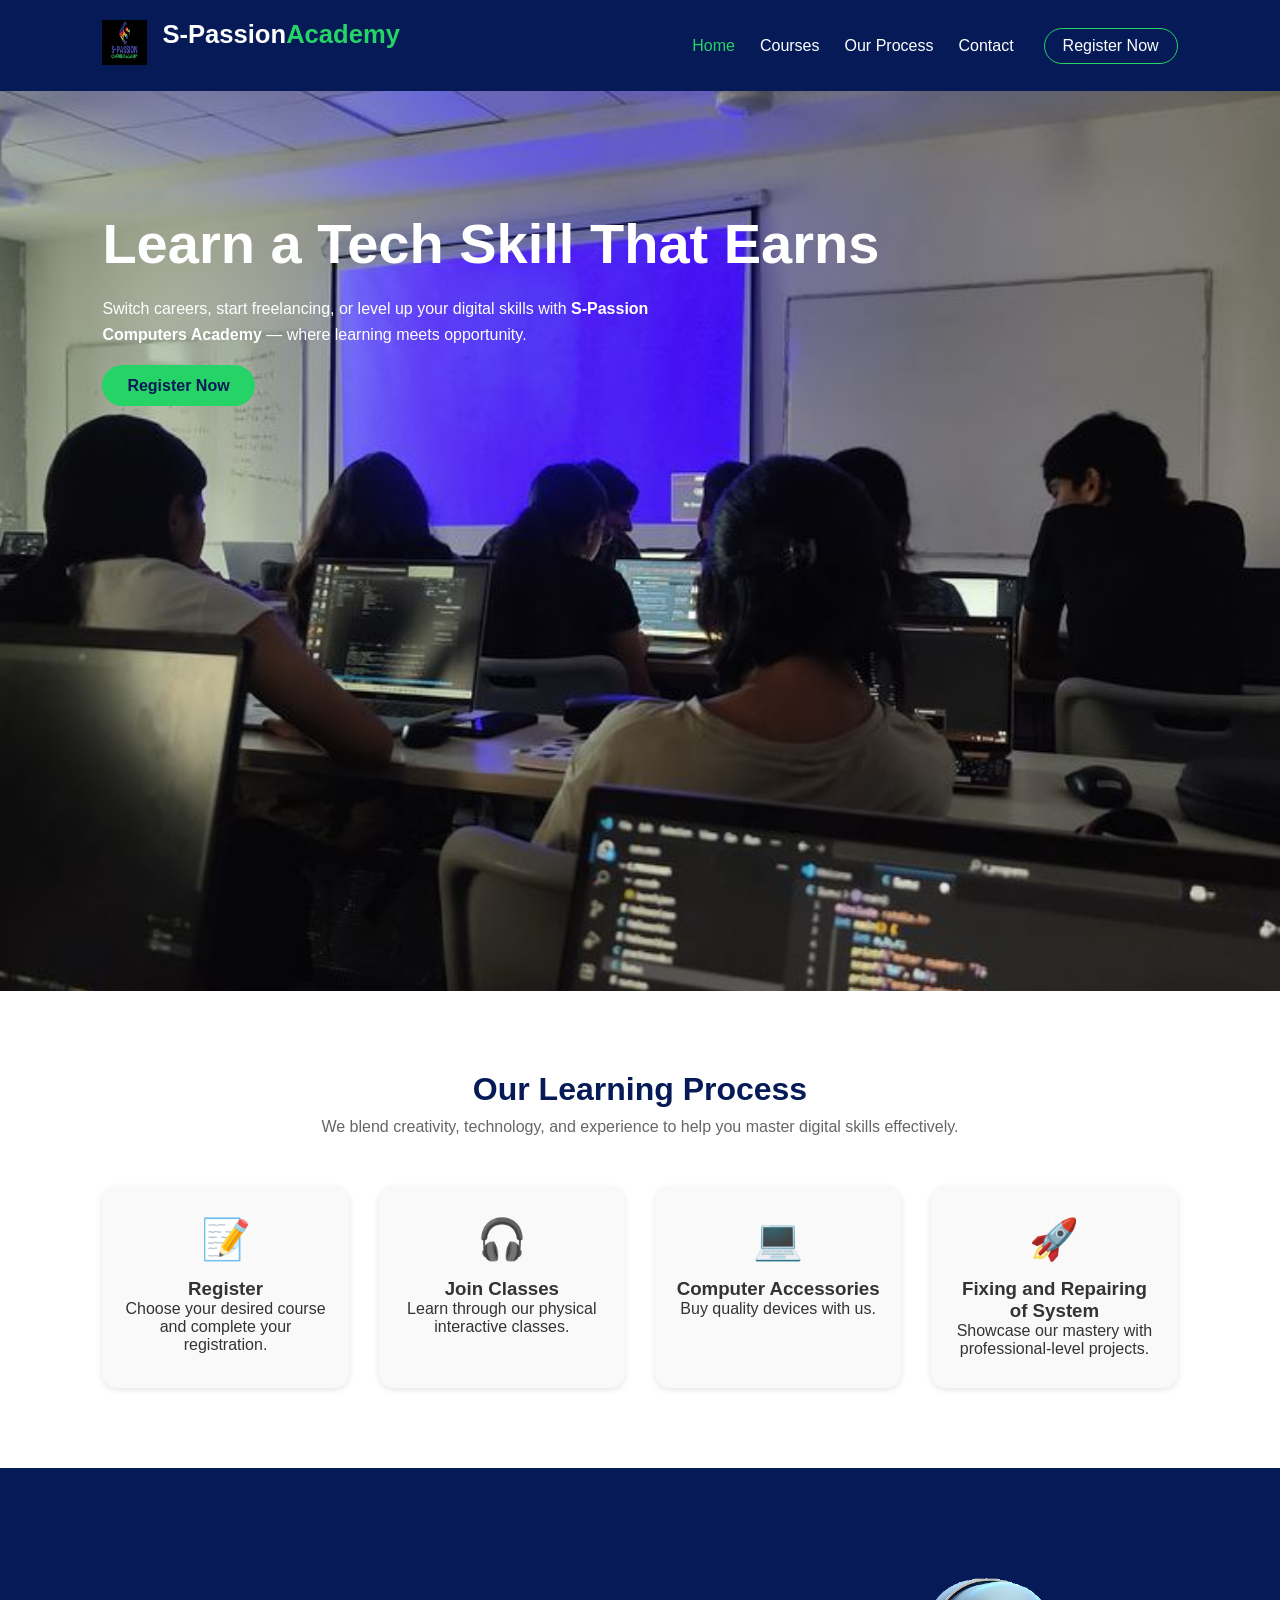
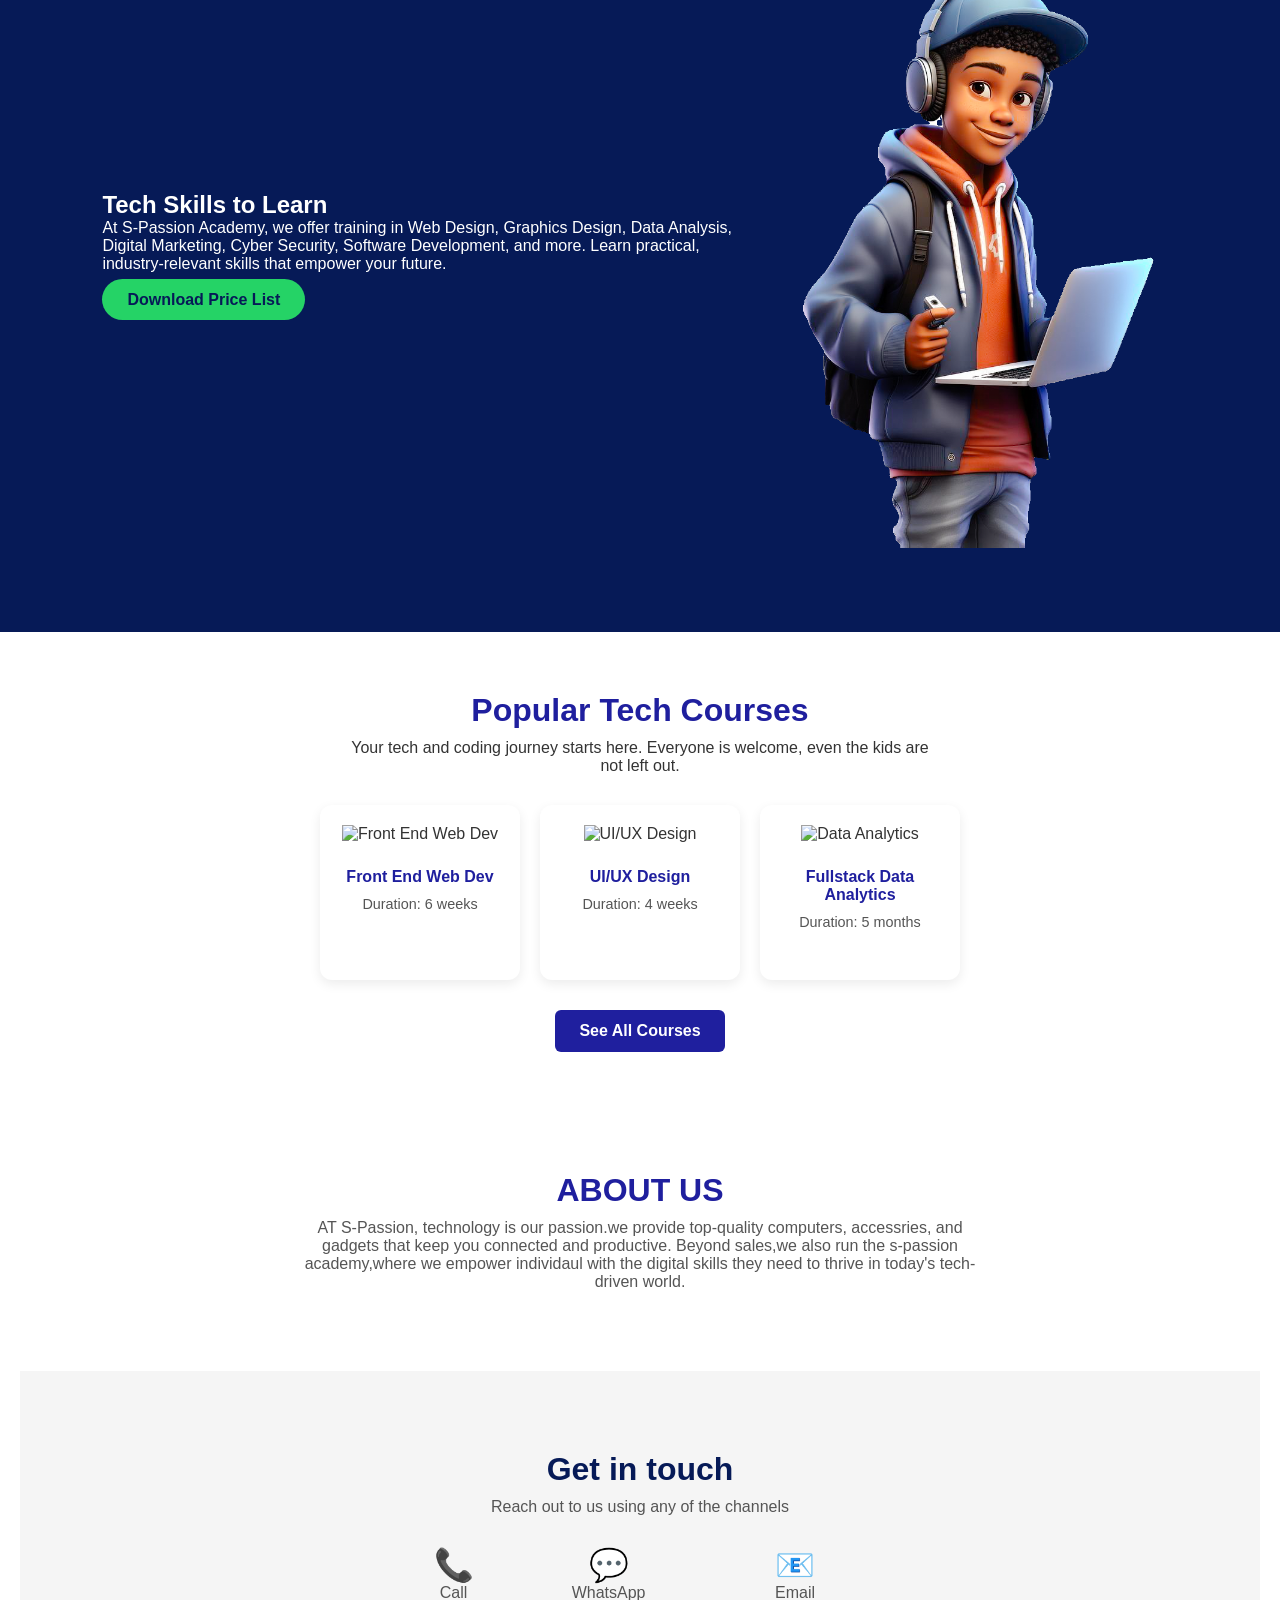
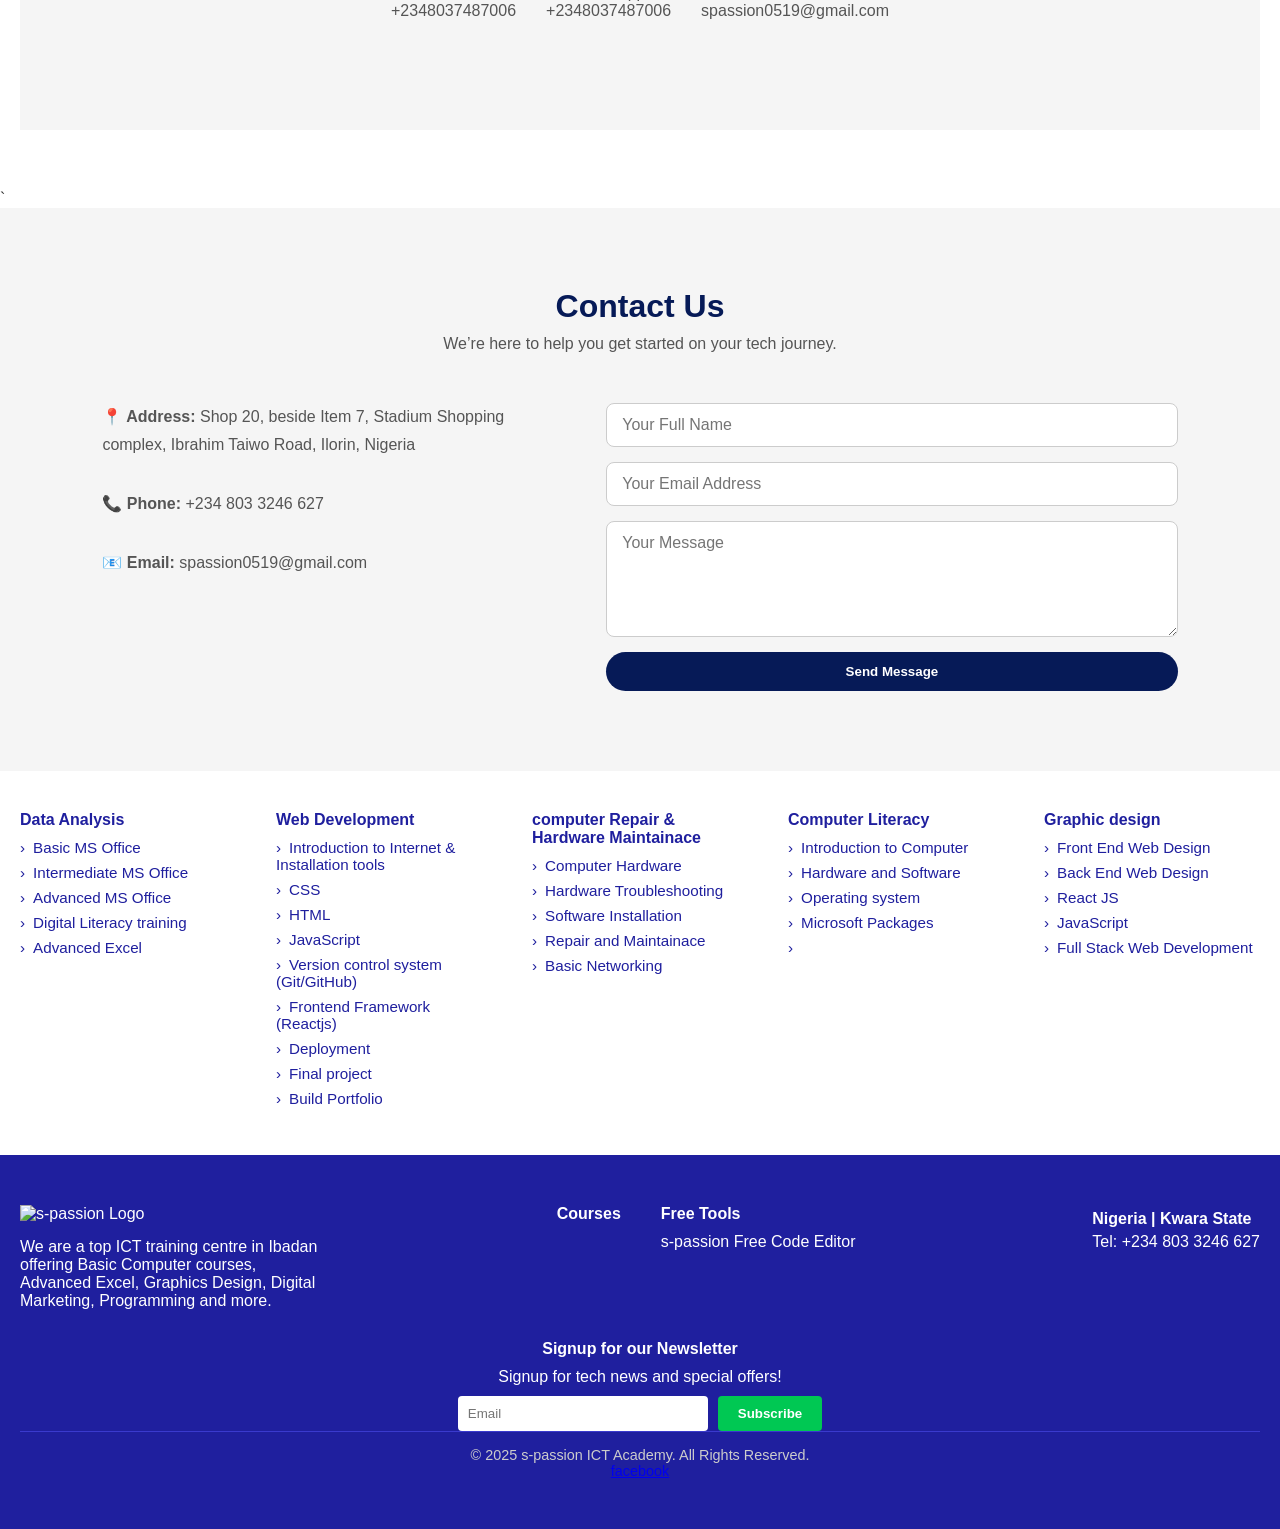
==== commit 6b359369: "Fix HTML syntax and formatting issues" ====
--- a/index.html
+++ b/index.html
@@ -172,8 +172,7 @@
           <div class="method">
             <a href="mailto: spassion0519@gmail.com" style="text-decoration: none">
               <span>📧</span>
-              <p>Email<br /spassion0519@gmail.com</p></a
-            >
+              <p>Email<br>spassion0519@gmail.com</p></a>
           </div>
         </div>
       </div>
